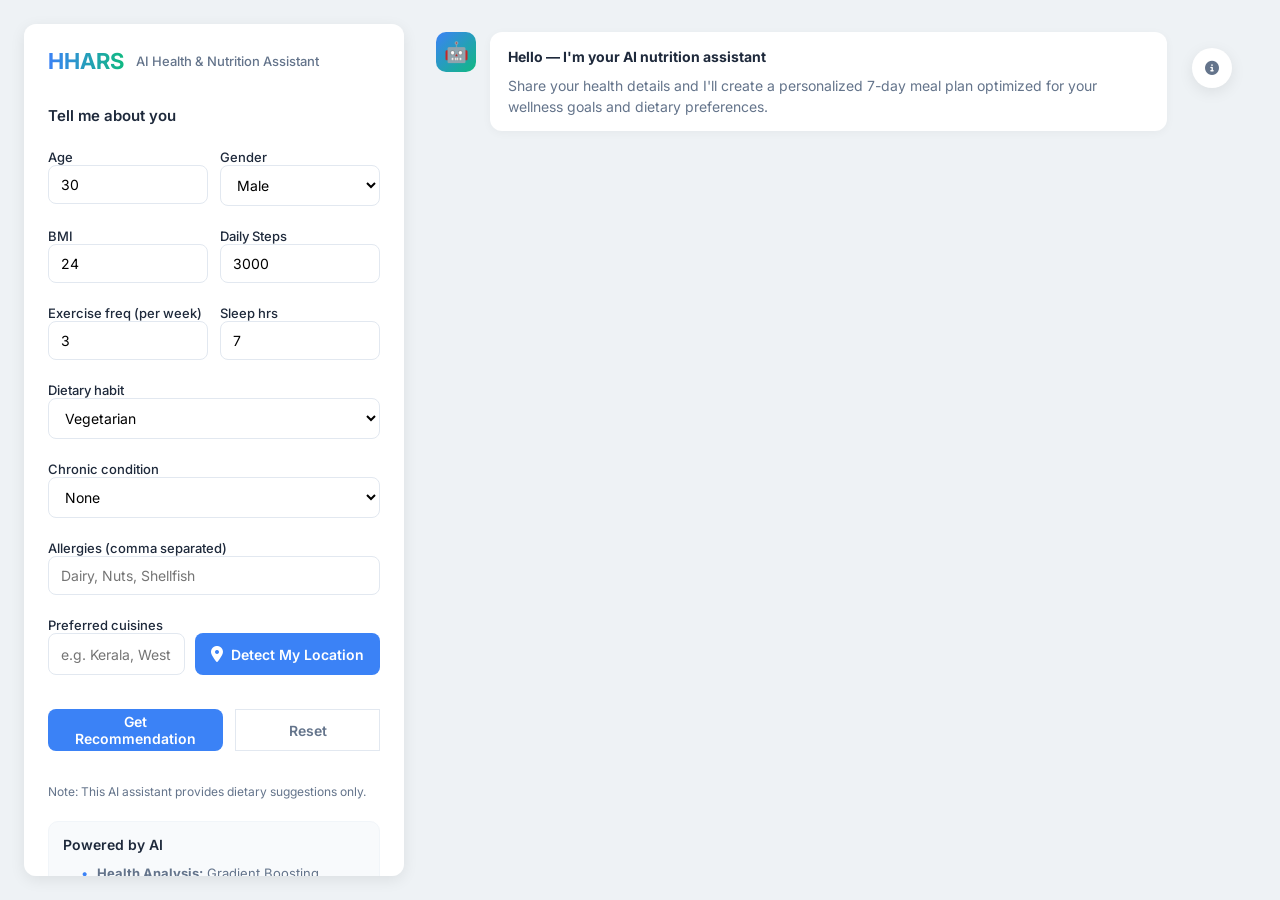
==== hhars/static/index.html @ bba9a14a "Update index.html" ====
<!doctype html>
<html lang="en">
<head>
  <meta charset="utf-8" />
  <meta name="viewport" content="width=device-width,initial-scale=1" />
  <title>HHARS — AI-Powered Wellness Assistant</title>
  <link rel="stylesheet" href="style.css">
  <link rel="stylesheet" href="https://fonts.googleapis.com/css2?family=Inter:wght@300;400;600;700;800&display=swap">
  <link rel="stylesheet" href="https://cdnjs.cloudflare.com/ajax/libs/animate.css/4.1.1/animate.min.css">
  <link rel="stylesheet" href="https://cdnjs.cloudflare.com/ajax/libs/font-awesome/6.5.1/css/all.min.css">
  <link rel="icon" type="image/png" href="logo_70.png">

</head>
<body>

  <div class="app-shell">
    <aside class="sidebar">
      <div class="brand">
        <img src="/logo.png" alt="Logo" onerror="this.style.display='none'">
        <h1>HHARS</h1>
        <p class="subtitle">AI Health & Nutrition Assistant</p>
      </div>

      <form id="userForm" class="controls" autocomplete="off">
        <h2>Tell me about you</h2>
        <div class="row">
          <label>Age
            <input name="age" type="number" min="1" value="30">
          </label>
          <label>Gender
            <select name="gender">
              <option>Male</option><option>Female</option><option>Other</option>
            </select>
          </label>
        </div>

        <div class="row">
          <label>BMI
            <input name="bmi" type="number" step="0.1" value="24">
          </label>
          <label>Daily Steps
            <input name="daily_steps" type="number" value="3000">
          </label>
        </div>

        <div class="row">
          <label>Exercise freq (per week)
            <input name="exercise_freq" type="number" value="3">
          </label>
          <label>Sleep hrs
            <input name="sleep_hours" type="number" step="0.1" value="7">
          </label>
        </div>

        <label>Dietary habit
          <select name="diet">
            <option>Vegetarian</option>
            <option>Vegan</option>
            <option>Pescatarian</option>
            <option>Regular</option>
            <option>Keto</option>
          </select>
        </label>

        <label>Chronic condition
          <select name="chronic">
            <option>None</option>
            <option>Diabetes</option>
            <option>Hypertension</option>
            <option>Heart Disease</option>
            <option>PCOS</option>
          </select>
        </label>

        <label>Allergies (comma separated)
          <input name="allergies" placeholder="Dairy, Nuts, Shellfish">
        </label>

        <label>Preferred cuisines
          <div class="location-container">
            <input name="cuisine" placeholder="e.g. Kerala, West Bengal">
            <button type="button" id="detectLocationBtn" class="location-btn">
              <i class="fas fa-map-marker-alt"></i> Detect My Location
            </button>
          </div>
        </label>

        <div class="actions">
          <button id="getBtn" type="button" class="primary-btn">
            <span class="btn-text">Get Recommendation</span>
            <span class="btn-loader hidden"></span>
          </button>
          <button id="clearBtn" type="button" class="muted">Reset</button>
        </div>

        <p class="footnote">Note: This AI assistant provides dietary suggestions only.</p>
      </form>

      <div class="models">
        <h3>Powered by AI</h3>
        <ul>
          <li><strong>Health Analysis:</strong> Gradient Boosting Models</li>
          <li><strong>Risk Assessment:</strong> Random Forest Classifier</li>
          <li><strong>Meal Planning:</strong> Hybrid Recommendation Engine</li>
        </ul>
      </div>
    </aside>

    <main class="main">
      <button id="aboutBtn" class="about-btn">
        <i class="fas fa-info-circle"></i>
      </button>

      <div class="chat">
        <div id="chatArea" class="chat-area">
          <div class="bot-message animate__animated animate__fadeIn">
            <div class="avatar">🤖</div>
            <div class="bubble">
              <strong>Hello — I'm your AI nutrition assistant</strong>
              <p>Share your health details and I'll create a personalized 7-day meal plan optimized for your wellness goals and dietary preferences.</p>
            </div>
          </div>
        </div>

        <div id="resultsPanel" class="results-panel hidden">
          <div id="loadingBar" class="loading-bar hidden">
            <div class="loading-progress"></div>
          </div>

          <section class="summary">
            <h2>Health Analysis</h2>
            <div id="riskBadge" class="risk low">Risk: Analyzing...</div>
            <div class="metrics-grid">
              <div><label>Calories</label><div id="calories" class="metric-value">—</div></div>
              <div><label>Protein (g)</label><div id="protein" class="metric-value">—</div></div>
              <div><label>Carbs (g)</label><div id="carbs" class="metric-value">—</div></div>
              <div><label>Fats (g)</label><div id="fats" class="metric-value">—</div></div>
            </div>
          </section>

          <section id="nearbyDishes" class="nearby-dishes hidden">
            <h2>Dishes Near You</h2>
            <div id="dishesGrid" class="dishes-grid"></div>
          </section>

          <section class="plan">
            <h2>Your AI-Generated Meal Plan</h2>
            <div id="weekGrid" class="week-grid">
            </div>
          </section>
        </div>
      </div>
    </main>
  </div>

  <!-- Results Toggle Button -->
  <button id="resultsToggleBtn" class="results-toggle-btn collapsed">
    <i class="fas fa-chevron-up"></i>
  </button>

  <div id="aboutModal" class="about-modal-overlay hidden">
    <div class="about-modal-content">
      <button id="closeModalBtn" class="close-btn"><i class="fas fa-times"></i></button>
      <h2>About HHARS</h2>
      <div class="modal-body">
        <p>This AI-powered wellness assistant, <strong>HHARS</strong>, was built with passion and precision by <strong>Sandeep and Sadiya</strong>.</p>

        <section class="modal-section">
          <h3>Key Features</h3>
          <ul>
            <li><strong>Personalized Meal Plans:</strong> Get a custom 7-day meal plan based on your unique health profile.</li>
            <li><strong>Health Analysis:</strong> Receive an instant health risk assessment and key nutritional metrics (calories, protein, carbs, fats).</li>
            <li><strong>Local Recommendations:</strong> Discover dishes near you that fit your dietary preferences.</li>
            <li><strong>AI-Powered Insights:</strong> The system leverages advanced machine learning models to provide data-driven recommendations.</li>
          </ul>
        </section>

        <section class="modal-section">
          <h3>How the Model Works</h3>
          <p>Our assistant uses a hybrid approach combining several machine learning models:</p>
          <ul>
            <li><strong>Health Analysis:</strong> A <strong>Gradient Boosting Model</strong> analyzes your inputs (age, BMI, habits) to determine your optimal daily intake of calories and macronutrients.</li>
            <li><strong>Risk Assessment:</strong> A <strong>Random Forest Classifier</strong> evaluates your health data against a large dataset to predict a generalized health risk level (Low, Medium, High).</li>
            <li><strong>Meal Planning:</strong> A <strong>Hybrid Recommendation Engine</strong> then takes the model outputs and your preferences (diet, allergies, cuisine) to generate a balanced and personalized 7-day meal plan from our food database.</li>
          </ul>
        </section>

        <section class="modal-section">
          <h3>Dataset and Privacy</h3>
          <p>The models were trained on a diverse and comprehensive dataset of food items and their nutritional values, as well as synthetic health profiles to ensure robust and unbiased predictions. Your data is used strictly for generating your personalized recommendation within this session and is not stored or shared.</p>
        </section>
      </div>
    </div>
  </div>

  <script>
    // Results Toggle Button
    const resultsToggleBtn = document.getElementById('resultsToggleBtn');
    const resultsPanel = document.getElementById('resultsPanel');
    const chatArea = document.getElementById('chatArea');

    resultsToggleBtn.addEventListener('click', () => {
      if (resultsToggleBtn.classList.contains('collapsed')) {
        // Expand the results panel
        resultsToggleBtn.classList.remove('collapsed');
        resultsToggleBtn.classList.add('expanded');
        resultsPanel.classList.remove('hidden');
        document.body.classList.add('results-expanded');
        document.body.classList.remove('results-collapsed');
      } else {
        // Collapse the results panel
        resultsToggleBtn.classList.remove('expanded');
        resultsToggleBtn.classList.add('collapsed');
        resultsPanel.classList.add('hidden');
        document.body.classList.add('results-collapsed');
        document.body.classList.remove('results-expanded');
      }
    });

    // Initially hide the toggle button until results are generated
    resultsToggleBtn.style.display = 'none';

    // Location detection
    document.getElementById('detectLocationBtn').addEventListener('click', async () => {
      try {
        const response = await fetch('/detect_location');
        const location = await response.json();

        if (location.error) {
          alert(`Location detection failed: ${location.error}`);
          return;
        }

        // Show detected location in chat
        const message = document.createElement('div');
        message.className = 'bot-message animate__animated animate__fadeIn';
        message.innerHTML = `
          <div class="avatar">📍</div>
          <div class="bubble">
            <strong>Detected your location</strong>
            <p>We found dishes near ${location.state}, ${location.country}</p>
          </div>
        `;
        chatArea.appendChild(message);
        chatArea.scrollTop = chatArea.scrollHeight;

        // Set location in form
        document.querySelector('input[name="cuisine"]').value = location.state;

      } catch (error) {
        alert('Failed to detect location. Please try again or enter manually.');
      }
    });

    // Helper: create card for a day
    function createDayCard(dayIndex, meals) {
      const card = document.createElement('div');
      card.className = 'day-card animate__animated animate__fadeIn';
      card.style.animation

      card.style.animationDelay = `${dayIndex * 0.1}s`;
      const title = document.createElement('div');
      title.className = 'day-title';
      const days = ['Sunday', 'Monday', 'Tuesday', 'Wednesday', 'Thursday', 'Friday', 'Saturday'];
      title.innerText = days[dayIndex % 7];
      card.appendChild(title);

      const list = document.createElement('div');
      list.className = 'meal-list';
      let caloriesTotal = 0;
      let proteinTotal = 0;
      let carbsTotal = 0;
      let fatsTotal = 0;

      meals.forEach((m, i) => {
        const item = document.createElement('div');
        item.className = 'meal-item animate__animated animate__fadeInUp';
        item.style.animationDelay = `${i * 0.05}s`;

        const name = document.createElement('div');
        name.className = 'meal-name';
        name.innerText = m.name || m['Food Name'] || 'Custom Meal';

        const meta = document.createElement('div');
        meta.className = 'meal-meta';

        const calories = m.calories || m['Total Calories'] || 0;
        const protein = m.protein || m['Total Protein'] || 0;
        const carbs = m.carbs || m['Total Carbs'] || 0;
        const fats = m.fats || m['Total Fats'] || 0;

        meta.innerHTML = `
          <span>${calories} kcal</span>
          <div class="macro-pills">
            <span class="pill protein">${protein}g protein</span>
            <span class="pill carbs">${carbs}g carbs</span>
            <span class="pill fats">${fats}g fats</span>
          </div>
        `;

        caloriesTotal += Number(calories);
        proteinTotal += Number(protein);
        carbsTotal += Number(carbs);
        fatsTotal += Number(fats);

        item.appendChild(name);
        item.appendChild(meta);
        list.appendChild(item);
      });

      const footer = document.createElement('div');
      footer.className = 'day-footer';
      footer.innerHTML = `
        <div class="day-totals">
          <span>Total: ${caloriesTotal} kcal</span>
          <span class="macro-totals">
            <span>${proteinTotal}g protein</span>
            <span>${carbsTotal}g carbs</span>
            <span>${fatsTotal}g fats</span>
          </span>
        </div>
      `;

      card.appendChild(list);
      card.appendChild(footer);
      return card;
    }

    // Function to create dish cards for nearby dishes section
    function createDishCard(dish) {
      const card = document.createElement('div');
      card.className = 'dish-card';
      card.innerHTML = `
        <div class="dish-name">${dish['Food Name'] || dish.name}</div>
        <div class="dish-meta">
          <span class="dish-type">${dish.Type || dish.type}</span>
          <span class="dish-state">${dish.State || dish.state}</span>
        </div>
      `;
      return card;
    }

    async function runRecommendation(){
      const form = document.getElementById('userForm');
      const data = Object.fromEntries(new FormData(form).entries());

      // Show loading state
      const getBtn = document.getElementById('getBtn');
      getBtn.disabled = true;
      document.querySelector('.btn-text').classList.add('hidden');
      document.querySelector('.btn-loader').classList.remove('hidden');

      // Show loading bar
      const loadingBar = document.getElementById('loadingBar');
      loadingBar.classList.remove('hidden');
      const loadingProgress = loadingBar.querySelector('.loading-progress');

      // Simulate AI processing with progress animation
      let progress = 0;
      const progressInterval = setInterval(() => {
        progress += Math.random() * 10;
        if(progress >= 100) progress = 100;
        loadingProgress.style.width = `${progress}%`;
      }, 200);

      // Update chat UI
      const chatArea = document.getElementById('chatArea');
      const message = document.createElement('div');
      message.className = 'user-message animate__animated animate__fadeIn';
      message.innerHTML = '<div class="bubble">Analyzing my health profile...</div>';
      chatArea.appendChild(message);
      chatArea.scrollTop = chatArea.scrollHeight;

      try {
        // Add slight delay to simulate AI processing (3 seconds)
        await new Promise(resolve => setTimeout(resolve, 3000));

        // Call /predict
        const resp = await fetch('/predict', {
          method: 'POST',
          headers: {'Content-Type':'application/json'},
          body: JSON.stringify(data)
        });

        if(!resp.ok) throw new Error('Prediction failed: '+resp.statusText);
        const pred = await resp.json();

        // Show "AI is thinking" message
        const thinkingMsg = document.createElement('div');
        thinkingMsg.className = 'bot-message animate__animated animate__fadeIn';
        thinkingMsg.innerHTML = `
          <div class="avatar">🤖</div>
          <div class="bubble">
            <strong>Analyzing your profile...</strong>
            <p class="typing-animation">Generating personalized recommendations<span class="dots"></span></p>
          </div>
        `;
        chatArea.appendChild(thinkingMsg);
        chatArea.scrollTop = chatArea.scrollHeight;

        // Format prediction for display
        const rec = pred.recommended || {};
        document.getElementById('calories').innerText = Math.round(rec.Recommended_Calories || rec.RecommendedCalories || 0);
        document.getElementById('protein').innerText = Math.round(rec.Recommended_Protein || rec.RecommendedProtein || 0);
        document.getElementById('carbs').innerText = Math.round(rec.Recommended_Carbs || rec.RecommendedCarbs || 0);
        document.getElementById('fats').innerText = Math.round(rec.Recommended_Fats || rec.RecommendedFats || 0);

        // Update risk badge
        const label = pred.health_label || 'Unknown';
        const score = pred.health_score !== undefined ? ` (${pred.health_score}/100)` : '';
        const riskBadge = document.getElementById('riskBadge');
        riskBadge.innerText = label + score;

        // Style colors based on label
        const lower = label.toLowerCase();
        if (lower.includes('excellent')) riskBadge.className = 'risk low';
        else if (lower.includes('good')) riskBadge.className = 'risk medium';
        else if (lower.includes('average')) riskBadge.className = 'risk medium';
        else if (lower.includes('poor') || lower.includes('high')) riskBadge.className = 'risk high';
        else riskBadge.className = 'risk low';

        // Call /recommend (include recommended)
        const payload = {...data, recommended: rec};
        const resp2 = await fetch('/recommend', {
          method: 'POST',
          headers: {'Content-Type':'application/json'},
          body: JSON.stringify(payload)
        });

        if(!resp2.ok) throw new Error('Recommendation failed: ' + (await resp2.text()));
        const plan = await resp2.json();

        // Render nearby dishes
        const nearbySection = document.getElementById('nearbyDishes');
        const dishesGrid = document.getElementById('dishesGrid');
        dishesGrid.innerHTML = '';

        if (plan.nearby_dishes && plan.nearby_dishes.length > 0) {
          plan.nearby_dishes.forEach(dish => {
            dishesGrid.appendChild(createDishCard(dish));
          });
          nearbySection.classList.remove('hidden');
        } else {
          nearbySection.classList.add('hidden');
        }

        // Render the week plan
        const weekGrid = document.getElementById('weekGrid');
        weekGrid.innerHTML = '';
        (plan.week_plan || []).forEach((dayMeals, i) => {
          const card = createDayCard(i, dayMeals);
          weekGrid.appendChild(card);
        });

        // Show results panel with animation
        document.getElementById('resultsPanel').classList.remove('hidden');

        // Show the toggle button
        document.getElementById('resultsToggleBtn').style.display = 'flex';

        // Expand the results panel by default when first generated
        resultsToggleBtn.classList.remove('collapsed');
        resultsToggleBtn.classList.add('expanded');
        document.body.classList.add('results-expanded');
        document.body.classList.remove('results-collapsed');

        // Final bot message
        const bot = document.createElement('div');
        bot.className = 'bot-message animate__animated animate__fadeIn';
        bot.innerHTML = `
          <div class="avatar">🤖</div>
          <div class="bubble">
            <strong>Your personalized plan is ready!</strong>
            <p>I've created a 7-day meal plan tailored to your health profile.
            The plan balances nutrition while respecting your preferences.</p>
            <p class="tip">💡 <em>Tip:</em> You can regenerate with different preferences anytime.</p>
          </div>
        `;
        chatArea.appendChild(bot);
        chatArea.scrollTop = chatArea.scrollHeight;

      } catch (error) {
        const errorMsg = document.createElement('div');
        errorMsg.className = 'bot-message animate__animated animate__fadeIn';
        errorMsg.innerHTML = `
          <div class="avatar">⚠️</div>
          <div class="bubble error">
            <strong>Something went wrong</strong>
            <p>${error.message}</p>
          </div>
        `;
        chatArea.appendChild(errorMsg);
        chatArea.scrollTop = chatArea.scrollHeight;
      } finally {
        // Clean up loading states
        clearInterval(progressInterval);
        loadingBar.classList.add('hidden');
        getBtn.disabled = false;
        document.querySelector('.btn-text').classList.remove('hidden');
        document.querySelector('.btn-loader').classList.add('hidden');
      }
    }

    // Modal logic
    const aboutBtn = document.getElementById('aboutBtn');
    const aboutModal = document.getElementById('aboutModal');
    const closeModalBtn = document.getElementById('closeModalBtn');

    aboutBtn.addEventListener('click', () => {
      aboutModal.classList.remove('hidden');
    });

    closeModalBtn.addEventListener('click', () => {
      aboutModal.classList.add('hidden');
    });

    // Close modal if user clicks outside the content box
    aboutModal.addEventListener('click', (e) => {
      if (e.target === aboutModal) {
        aboutModal.classList.add('hidden');
      }
    });

    // Initialize UI
    document.getElementById('getBtn').addEventListener('click', runRecommendation);
    document.getElementById('clearBtn').addEventListener('click', () => {
      document.getElementById('userForm').reset();
      document.getElementById('resultsPanel').classList.add('hidden');
      document.getElementById('weekGrid').innerHTML = '';
      document.getElementById('dishesGrid').innerHTML = ''; // Clear nearby dishes
      document.getElementById('nearbyDishes').classList.add('hidden'); // Hide the section
      document.getElementById('chatArea').innerHTML = '';
      document.getElementById('resultsToggleBtn').style.display = 'none';

      // Reset metrics
      document.getElementById('calories').innerText = '—';
      document.getElementById('protein').innerText = '—';
      document.getElementById('carbs').innerText = '—';
      document.getElementById('fats').innerText = '—';
      document.getElementById('riskBadge').innerText = 'Risk: —';
      document.getElementById('riskBadge').className = 'risk low';

      // Initial bot message
      const bot = document.createElement('div');
      bot.className = 'bot-message animate__animated animate__fadeIn';
      bot.innerHTML = `
        <div class="avatar">🤖</div>
        <div class="bubble">
          <strong>Hello — I'm your AI nutrition assistant</strong>
          <p>Share your health details and I'll create a personalized 7-day meal plan
          optimized for your wellness goals and dietary preferences.</p>
        </div>
      `;
      document.getElementById('chatArea').appendChild(bot);
    });

    // Initialize
    document.getElementById('clearBtn').click();
  </script>
</body>
</html>
---- hhars/static/style.css ----
:root {
      --bg: #eef2f5;
      --card: #ffffff;
      --text: #1e293b;
      --muted: #64748b;
      --accent: #3b82f6;
      --accent-dark: #2563eb;
      --success: #10b981;
      --warning: #f59e0b;
      --danger: #ef4444;
      --protein: #60a5fa;
      --carbs: #fbbf24;
      --fats: #f87171;
      --calories-bg: #f8e9ea;
      --protein-bg: #e8f5fb;
      --carbs-bg: #fffbe8;
      --fats-bg: #ffebeb;
      --calories-text: #ef4444;
      --protein-text: #3b82f6;
      --carbs-text: #d97706;
      --fats-text: #dc2626;
      --surface-shadow: 0 4px 15px rgba(0, 0, 0, 0.08);
      --hover-shadow: 0 8px 30px rgba(0, 0, 0, 0.12);
      --border-radius: 12px;
      font-family: "Inter", system-ui, -apple-system, "Segoe UI", Roboto, "Helvetica Neue", Arial;
    }

    * { box-sizing: border-box; margin: 0; padding: 0 }
    html, body {
      height: 100%;
      background: var(--bg);
      color: var(--text);
    }

    /* App Layout */
    .app-shell {
      display: flex;
      min-height: 100vh;
      gap: 24px;
      padding: 24px;
      max-width: 1600px;
      margin: 0 auto;
    }

    /* Sidebar */
    .sidebar {
      width: 380px;
      min-width: 380px;
      background: var(--card);
      border-radius: var(--border-radius);
      padding: 24px;
      box-shadow: var(--surface-shadow);
      display: flex;
      flex-direction: column;
      gap: 20px;
      position: relative;
      z-index: 10;
      height: calc(100vh - 48px);
      overflow-y: auto;
      transition: all 0.3s ease;
    }

    .sidebar:hover {
      transform: translateY(-5px);
      box-shadow: var(--hover-shadow);
    }

    .brand {
      display: flex;
      align-items: center;
      gap: 12px;
      margin-bottom: 8px;
    }

    .brand img {
      width: 48px;
      height: 48px;
      border-radius: 10px;
      object-fit: contain;
    }

    .brand h1 {
      font-size: 22px;
      margin: 0;
      font-weight: 700;
      background: linear-gradient(90deg, #3b82f6, #10b981);
      -webkit-background-clip: text;
      -webkit-text-fill-color: transparent;
    }

    .brand .subtitle {
      margin: 0;
      color: var(--muted);
      font-size: 13px;
      font-weight: 500;
    }

    /* Form Elements */
    .controls {
      display: flex;
      flex-direction: column;
      gap: 16px;
    }

    .controls h2 {
      font-size: 15px;
      margin: 4px 0 8px;
      color: var(--text);
      font-weight: 600;
    }

    .row {
      display: flex;
      gap: 12px;
    }

    label {
      display: block;
      font-size: 13px;
      color: var(--text);
      margin-bottom: 6px;
      font-weight: 500;
      flex: 1;
    }

    label input, label select {
      width: 100%;
      padding: 10px 12px;
      border-radius: 8px;
      border: 1px solid #e2e8f0;
      background: #fff;
      font-family: inherit;
      font-size: 14px;
      transition: all 0.2s;
    }

    label input:focus, label select:focus {
      outline: none;
      border-color: var(--accent);
      box-shadow: 0 0 0 3px rgba(59, 130, 246, 0.15);
    }

    .actions {
      display: flex;
      gap: 12px;
      margin-top: 12px;
    }

    button {
      border: none;
      cursor: pointer;
      font-weight: 600;
      font-size: 14px;
      font-family: inherit;
      transition: all 0.2s;
      display: flex;
      align-items: center;
      justify-content: center;
      height: 42px;
      flex: 1;
    }

    .primary-btn {
      background: var(--accent);
      color: white;
      padding: 0 16px;
      border-radius: 8px;
      position: relative;
      overflow: hidden;
    }

    .primary-btn:hover {
      background: var(--accent-dark);
      box-shadow: 0 4px 10px rgba(59, 130, 246, 0.3);
    }

    .btn-text {
      transition: all 0.2s;
    }

    .btn-loader {
      position: absolute;
      width: 20px;
      height: 20px;
      border: 3px solid rgba(255,255,255,0.3);
      border-radius: 50%;
      border-top-color: white;
      animation: spin 1s ease-in-out infinite;
      opacity: 0;
      transition: opacity 0.2s;
    }

    .btn-loader.hidden {
      opacity: 0;
    }

    .btn-loader:not(.hidden) {
      opacity: 1;
    }

    .muted {
      background: transparent;
      color: var(--muted);
      border: 1px solid #e2e8f0;
    }

    .muted:hover {
      background: #f8fafc;
      box-shadow: 0 2px 8px rgba(0, 0, 0, 0.05);
    }

    .footnote {
      font-size: 12px;
      color: var(--muted);
      margin-top: 16px;
      line-height: 1.5;
    }

    /* Models Panel */
    .models {
      margin-top: auto;
      background: #f8fafc;
      padding: 14px;
      border-radius: 10px;
      border: 1px solid #f1f5f9;
      transition: all 0.3s ease;
    }

    .models:hover {
      transform: scale(1.02);
      box-shadow: 0 6px 15px rgba(0,0,0,0.05);
    }

    .models h3 {
      margin: 0 0 10px;
      font-size: 14px;
      color: var(--text);
      font-weight: 600;
    }

    .models ul {
      margin: 0;
      padding-left: 18px;
      color: var(--muted);
      font-size: 13px;
      line-height: 1.6;
      list-style-type: none;
    }

    .models li {
      position: relative;
      padding-left: 16px;
      margin-bottom: 6px;
    }

    .models li:before {
      content: "•";
      position: absolute;
      left: 0;
      color: var(--accent);
    }

    /* Main Content Area */
    .main {
      flex: 1;
      display: flex;
      flex-direction: column;
      gap: 20px;
      min-width: 0;
      height: calc(100vh - 48px);
      position: relative;
    }

    /* Chat */
    .chat {
      display: flex;
      flex-direction: column;
      gap: 20px;
      height: 100%;
      position: relative;
    }

    .chat-area {
      flex: 1;
      min-height: 200px;
      padding: 8px;
      display: flex;
      flex-direction: column;
      gap: 16px;
      overflow-y: auto;
      scroll-behavior: smooth;
    }

    /* Messages */
    .bot-message, .user-message {
      display: flex;
      gap: 14px;
      align-items: flex-start;
      max-width: 90%;
    }

    .bot-message .avatar {
      width: 40px;
      height: 40px;
      border-radius: 10px;
      background: linear-gradient(135deg, #3b82f6, #10b981);
      display: flex;
      align-items: center;
      justify-content: center;
      color: white;
      font-size: 20px;
      flex-shrink: 0;
    }

    .bubble {
      background: var(--card);
      padding: 14px 18px;
      border-radius: 12px;
      box-shadow: 0 2px 10px rgba(0,0,0,0.04);
      line-height: 1.5;
      font-size: 14px;
      transition: all 0.2s ease;
    }

    .bubble:hover {
      transform: translateY(-2px);
      box-shadow: 0 4px 12px rgba(0,0,0,0.08);
    }

    .bubble strong {
      display: block;
      margin-bottom: 6px;
      color: var(--text);
    }

    .bubble p {
      color: var(--muted);
      margin: 8px 0 0;
    }

    .bubble .tip {
      margin-top: 12px;
      padding-top: 8px;
      border-top: 1px dashed #e2e8f0;
      color: var(--muted);
      font-size: 13px;
    }

    .bubble.error {
      background: #fff5f5;
      color: var(--danger);
    }

    .user-message {
      align-self: flex-end;
    }

    .user-message .bubble {
      background: var(--accent);
      color: white;
      border-radius: 12px;
    }

    .user-message .bubble strong {
      color: white;
    }

    .typing-animation {
      display: inline-block;
    }

    .typing-animation .dots {
      display: inline-block;
      width: 0;
      overflow: hidden;
      vertical-align: bottom;
      animation: typing 1.5s infinite steps(4);
    }

    /* Results Panel */
    .results-panel {
      background: var(--card);
      border-radius: var(--border-radius);
      padding: 20px;
      box-shadow: var(--surface-shadow);
      display: flex;
      flex-direction: column;
      gap: 24px;
      position: relative;
      overflow: hidden;
      max-height: calc(100vh - 200px);
      overflow-y: auto;
      transition: all 0.3s ease;
    }

    .results-panel:hover {
      transform: translateY(-5px);
      box-shadow: var(--hover-shadow);
    }

    .hidden {
      display: none !important;
    }

    /* Loading Bar */
    .loading-bar {
      position: absolute;
      top: 0;
      left: 0;
      width: 100%;
      height: 4px;
      background: #f1f5f9;
      overflow: hidden;
    }

    .loading-progress {
      height: 100%;
      width: 0;
      background: linear-gradient(90deg, #3b82f6, #10b981);
      transition: width 0.3s ease;
    }

    /* Summary Section */
    .summary {
      display: flex;
      flex-direction: column;
      gap: 16px;
    }

    .summary h2 {
      font-size: 18px;
      color: var(--text);
      margin-bottom: 4px;
    }

    .risk {
      padding: 8px 12px;
      border-radius: 8px;
      font-weight: 700;
      font-size: 14px;
      width: fit-content;
      display: flex;
      align-items: center;
      gap: 6px;
    }

    .risk:before {
      content: "";
      width: 8px;
      height: 8px;
      border-radius: 50%;
      display: inline-block;
    }

    .risk.low {
      background: #ecfdf5;
      color: #10b981;
    }

    .risk.low:before {
      background: #10b981;
    }

    .risk.medium {
      background: #fffbeb;
      color: #f59e0b;
    }

    .risk.medium:before {
      background: #f59e0b;
    }

    .risk.high {
      background: #fef2f2;
      color: #ef4444;
    }

    .risk.high:before {
      background: #ef4444;
    }

    .metrics-grid {
      display: grid;
      grid-template-columns: repeat(4, 1fr);
      gap: 12px;
    }

    .metrics-grid > div {
      padding: 18px;
      border-radius: 10px;
      text-align: center;
      transition: all 0.2s ease;
      box-shadow: 0 2px 8px rgba(0, 0, 0, 0.05);
    }

    .metrics-grid > div:nth-child(1) {
      background: var(--calories-bg);
      color: var(--calories-text);
    }
    .metrics-grid > div:nth-child(2) {
      background: var(--protein-bg);
      color: var(--protein-text);
    }
    .metrics-grid > div:nth-child(3) {
      background: var(--carbs-bg);
      color: var(--carbs-text);
    }
    .metrics-grid > div:nth-child(4) {
      background: var(--fats-bg);
      color: var(--fats-text);
    }

    .metrics-grid > div:hover {
      transform: translateY(-4px);
      box-shadow: 0 6px 20px rgba(0, 0, 0, 0.1);
    }

    .metrics-grid label {
      font-size: 13px;
      display: block;
      margin-bottom: 6px;
      color: inherit;
      font-weight: 600;
    }

    .metric-value {
      font-size: 24px;
      font-weight: 800;
      color: inherit;
    }

    /* Week Grid */
    .week-grid {
      display: grid;
      grid-template-columns: repeat(auto-fill, minmax(280px, 1fr));
      gap: 16px;
    }

    .day-card {
      background: white;
      border-radius: 12px;
      padding: 16px;
      box-shadow: 0 2px 8px rgba(0,0,0,0.04);
      display: flex;
      flex-direction: column;
      gap: 12px;
      border: 1px solid #f1f5f9;
      transition: all 0.2s;
    }

    .day-card:hover {
      transform: translateY(-2px);
      box-shadow: 0 4px 12px rgba(0,0,0,0.08);
    }

    .day-title {
      font-weight: 700;
      font-size: 15px;
      color: var(--text);
      margin-bottom: 4px;
    }

    .meal-list {
      display: flex;
      flex-direction: column;
      gap: 10px;
    }

    .meal-item {
      display: flex;
      justify-content: space-between;
      align-items: center;
      padding: 10px 12px;
      border-radius: 8px;
      background: #f8fafc;
      border: 1px solid #f1f5f9;
      transition: all 0.2s;
    }

    .meal-item:hover {
      background: white;
      box-shadow: 0 2px 8px rgba(0,0,0,0.04);
    }

    .meal-name {
      font-size: 14px;
      font-weight: 600;
      color: var(--text);
    }

    .meal-meta {
      font-size: 12px;
      color: var(--muted);
      display: flex;
      flex-direction: column;
      align-items: flex-end;
      gap: 4px;
    }

    .macro-pills {
      display: flex;
      gap: 4px;
      margin-top: 4px;
    }

    .pill {
      font-size: 11px;
      padding: 2px 6px;
      border-radius: 999px;
      font-weight: 500;
    }

    .pill.protein {
      background: rgba(96, 165, 250, 0.1);
      color: var(--protein);
    }

    .pill.carbs {
      background: rgba(251, 191, 36, 0.1);
      color: var(--carbs);
    }

    .pill.fats {
      background: rgba(248, 113, 113, 0.1);
      color: var(--fats);
    }

    .day-footer {
      margin-top: 8px;
      padding-top: 8px;
      border-top: 1px dashed #e2e8f0;
    }

    .day-totals {
      display: flex;
      justify-content: space-between;
      font-size: 13px;
      color: var(--muted);
    }

    .macro-totals {
      display: flex;
      gap: 8px;
    }

    /* Animations */
    @keyframes spin {
      to { transform: rotate(360deg); }
    }

    @keyframes typing {
      from { width: 0 }
      to { width: 3ch }
    }

    @keyframes shine {
      to {
        background-position: 200% center;
      }
    }

    /* Location Detection and Nearby Dishes */
    .location-container {
      display: flex;
      gap: 10px;
    }

    .location-btn {
      background: var(--accent);
      color: white;
      border: none;
      border-radius: 8px;
      padding: 10px 16px;
      cursor: pointer;
      display: flex;
      align-items: center;
      gap: 8px;
      transition: all 0.2s ease;
      white-space: nowrap;
    }

    .location-btn:hover {
      background: var(--accent-dark);
    }

    .location-btn i {
      font-size: 16px;
    }

    .nearby-dishes {
      margin-bottom: 30px;
    }

    .dishes-grid {
      display: grid;
      grid-template-columns: repeat(auto-fill, minmax(200px, 1fr));
      gap: 15px;
      margin-top: 15px;
    }

    .dish-card {
      border: 1px solid #e0e0e0;
      border-radius: 8px;
      padding: 15px;
      background: white;
      box-shadow: 0 2px 5px rgba(0,0,0,0.1);
    }

    .dish-name {
      font-weight: 600;
      margin-bottom: 8px;
    }

    .dish-meta {
      display: flex;
      justify-content: space-between;
      font-size: 0.85rem;
      color: #666;
    }

    /* About Button */
    .about-btn {
      position: absolute;
      top: 24px;
      right: 24px;
      width: 40px;
      height: 40px;
      border-radius: 50%;
      background: var(--card);
      box-shadow: var(--surface-shadow);
      color: var(--muted);
      z-index: 10;
      transition: all 0.2s ease;
      padding: 0;
      display: flex;
      align-items: center;
      justify-content: center;
    }

    .about-btn:hover {
      transform: translateY(-2px);
      box-shadow: 0 4px 12px rgba(0,0,0,0.1);
      color: var(--accent);
    }

    /* About Modal */
    .about-modal-overlay {
      position: fixed;
      top: 0;
      left: 0;
      width: 100%;
      height: 100%;
      background: rgba(0, 0, 0, 0.8);
      display: flex;
      align-items: center;
      justify-content: center;
      z-index: 1000;
      transition: all 0.3s ease;
    }

    .about-modal-content {
      background: white;
      padding: 40px;
      border-radius: var(--border-radius);
      max-width: 600px;
      width: 90%;
      max-height: 80vh;
      overflow-y: auto;
      position: relative;
      box-shadow: 0 10px 30px rgba(0,0,0,0.2);
      transform: scale(0.95);
      animation: modal-fade-in 0.3s forwards cubic-bezier(0.175, 0.885, 0.32, 1.275);
    }

    .about-modal-overlay.hidden .about-modal-content {
      animation: modal-fade-out 0.3s forwards ease-out;
    }

    .about-modal-content h2 {
      font-size: 24px;
      color: var(--accent);
      margin-bottom: 20px;
      text-align: center;
    }

    .about-modal-content h3 {
      font-size: 18px;
      color: var(--text);
      margin-top: 20px;
      margin-bottom: 10px;
    }

    .about-modal-content p, .about-modal-content li {
      font-size: 14px;
      line-height: 1.6;
      color: var(--muted);
    }

    .about-modal-content ul {
      padding-left: 20px;
    }

    .close-btn {
      position: absolute;
      top: 15px;
      right: 15px;
      background: none;
      border: none;
      font-size: 20px;
      color: var(--muted);
      cursor: pointer;
      transition: color 0.2s ease;
      width: auto;
      height: auto;
      flex: none;
    }

    .close-btn:hover {
      color: var(--text);
      transform: scale(1.1);
    }

    .modal-section {
      margin-bottom: 20px;
    }

    /* Modal Animations */
    @keyframes modal-fade-in {
      from {
        opacity: 0;
        transform: scale(0.95);
      }
      to {
        opacity: 1;
        transform: scale(1);
      }
    }

    @keyframes modal-fade-out {
      from {
        opacity: 1;
        transform: scale(1);
      }
      to {
        opacity: 0;
        transform: scale(0.95);
      }
    }

    /* NEW: Results Toggle Button */
    .results-toggle-btn {
      position: fixed;
      bottom: 30px;
      right: 30px;
      width: 60px;
      height: 60px;
      border-radius: 50%;
      background: var(--accent);
      color: white;
      border: none;
      box-shadow: 0 4px 20px rgba(59, 130, 246, 0.3);
      cursor: pointer;
      z-index: 100;
      display: flex;
      align-items: center;
      justify-content: center;
      font-size: 24px;
      transition: all 0.3s ease;
    }

    .results-toggle-btn:hover {
      transform: scale(1.1);
      box-shadow: 0 6px 25px rgba(59, 130, 246, 0.4);
    }

    .results-toggle-btn i {
      transition: transform 0.3s ease;
    }

    .results-toggle-btn.collapsed i {
      transform: rotate(0deg);
    }

    .results-toggle-btn.expanded i {
      transform: rotate(180deg);
    }

    /* Responsive */
    @media (max-width: 1200px) {
      .app-shell {
        flex-direction: column;
        padding: 16px;
      }

      .sidebar {
        width: 100%;
        height: auto;
      }

      .main {
        height: auto;
      }

      .about-btn {
        top: 16px;
        right: 16px;
      }

      .results-toggle-btn {
        bottom: 20px;
        right: 20px;
        width: 50px;
        height: 50px;
        font-size: 20px;
      }
    }

    /* Expanded/Collapsed states */
    .results-collapsed .results-panel {
      display: none;
    }

    .results-collapsed .chat-area {
      height: calc(100vh - 100px);
    }

    .results-expanded .results-panel {
      display: flex;
    }
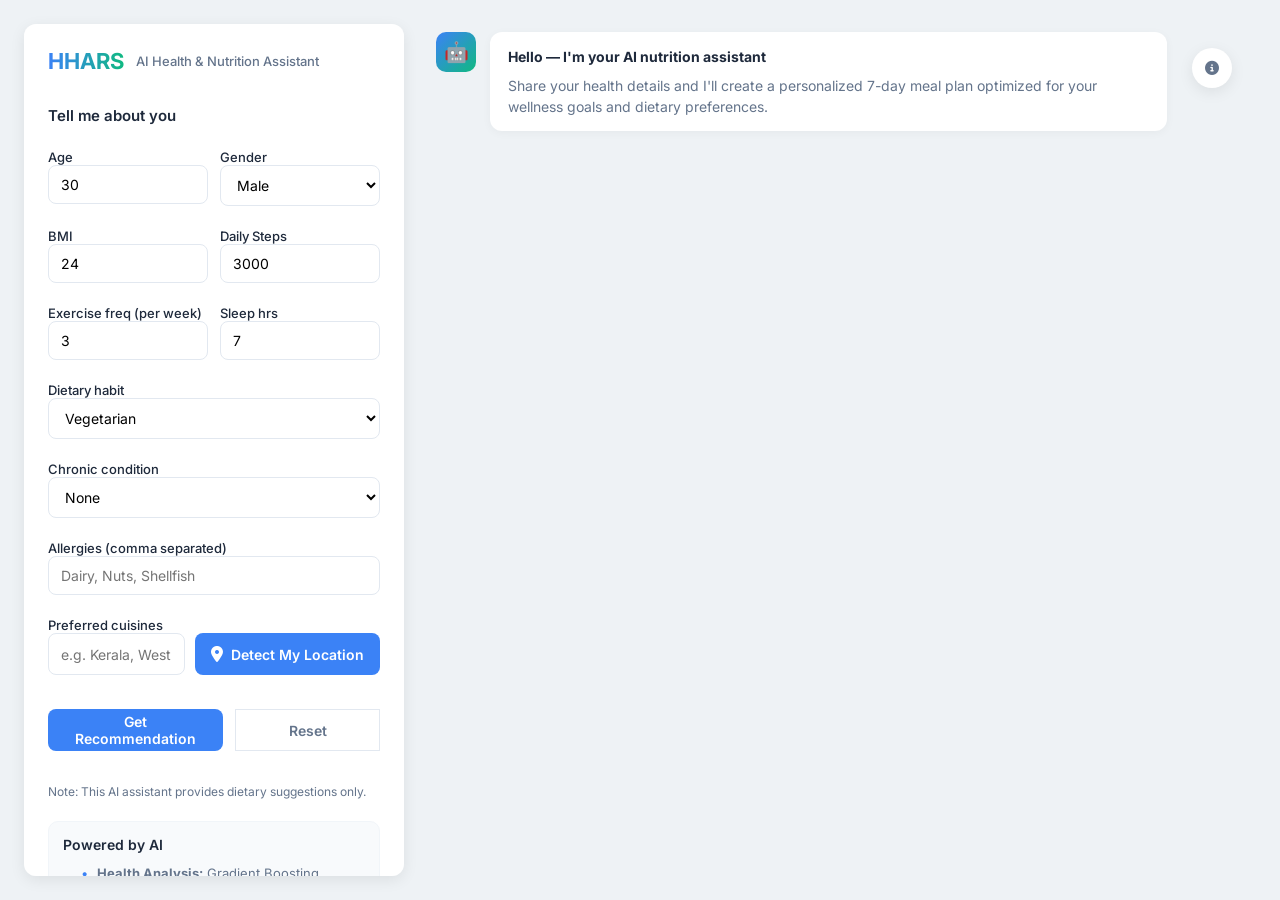
==== commit facff65b: "Update index.html" ====
--- a/hhars/static/index.html
+++ b/hhars/static/index.html
@@ -220,38 +220,36 @@
     // Initially hide the toggle button until results are generated
     resultsToggleBtn.style.display = 'none';
 
-    // Location detection
-    document.getElementById('detectLocationBtn').addEventListener('click', async () => {
+   // Replace your existing detectLocationBtn listener with this:
+document.getElementById('detectLocationBtn').addEventListener('click', () => {
+  if (navigator.geolocation) {
+    navigator.geolocation.getCurrentPosition(async (position) => {
+      const { latitude, longitude } = position.coords;
+      
+      // We use a free reverse-geocoding API to get the State/Country
       try {
-        const response = await fetch('/detect_location');
-        const location = await response.json();
-
-        if (location.error) {
-          alert(`Location detection failed: ${location.error}`);
-          return;
-        }
-
-        // Show detected location in chat
-        const message = document.createElement('div');
-        message.className = 'bot-message animate__animated animate__fadeIn';
-        message.innerHTML = `
-          <div class="avatar">📍</div>
-          <div class="bubble">
-            <strong>Detected your location</strong>
-            <p>We found dishes near ${location.state}, ${location.country}</p>
-          </div>
-        `;
-        chatArea.appendChild(message);
-        chatArea.scrollTop = chatArea.scrollHeight;
-
-        // Set location in form
-        document.querySelector('input[name="cuisine"]').value = location.state;
-
+        const response = await fetch(`https://nominatim.openstreetmap.org/reverse?format=json&lat=${latitude}&lon=${longitude}`);
+        const data = await response.json();
+        
+        const state = data.address.state || data.address.region || "";
+        const country = data.address.country || "";
+
+        // Update the UI
+        document.querySelector('input[name="cuisine"]').value = state;
+        
+        // Save location data to a global variable to send with the recommendation request
+        window.userLocation = { state, country, latlng: [latitude, longitude] };
+        
+        alert(`Location detected: ${state}, ${country}`);
       } catch (error) {
-        alert('Failed to detect location. Please try again or enter manually.');
+        console.error("Geocoding failed", error);
       }
+    }, () => {
+      alert("Please enable location permissions in your browser.");
     });
-
+  }
+});
+    
     // Helper: create card for a day
     function createDayCard(dayIndex, meals) {
       const card = document.createElement('div');
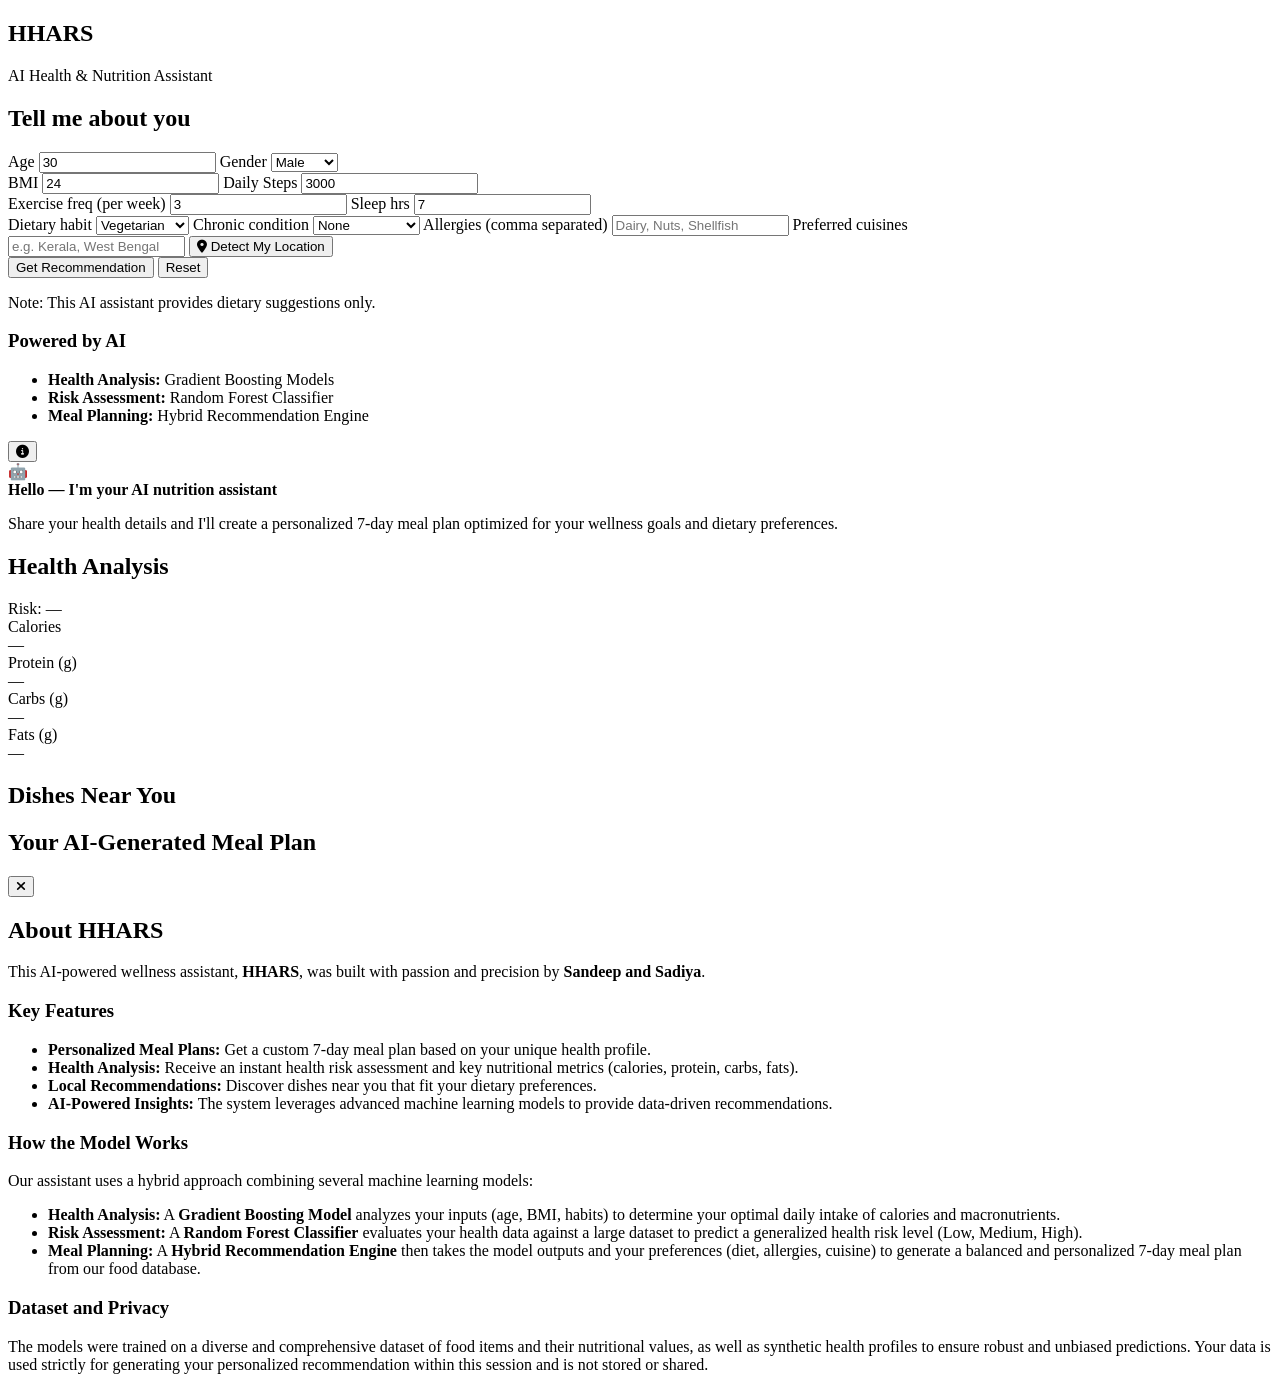
==== commit 1e31d251: "Update index.html" ====
--- a/hhars/static/index.html
+++ b/hhars/static/index.html
@@ -4,11 +4,11 @@
   <meta charset="utf-8" />
   <meta name="viewport" content="width=device-width,initial-scale=1" />
   <title>HHARS — AI-Powered Wellness Assistant</title>
-  <link rel="stylesheet" href="style.css">
+  <link rel="stylesheet" href="/static/style.css">
   <link rel="stylesheet" href="https://fonts.googleapis.com/css2?family=Inter:wght@300;400;600;700;800&display=swap">
   <link rel="stylesheet" href="https://cdnjs.cloudflare.com/ajax/libs/animate.css/4.1.1/animate.min.css">
   <link rel="stylesheet" href="https://cdnjs.cloudflare.com/ajax/libs/font-awesome/6.5.1/css/all.min.css">
-  <link rel="icon" type="image/png" href="logo_70.png">
+  <link rel="icon" type="image/png" href="/static/logo_70.png">
 
 </head>
 <body>
@@ -374,7 +374,7 @@
         await new Promise(resolve => setTimeout(resolve, 3000));
 
         // Call /predict
-        const resp = await fetch('/predict', {
+        const resp = await fetch('/api/predict', {
           method: 'POST',
           headers: {'Content-Type':'application/json'},
           body: JSON.stringify(data)
@@ -419,7 +419,7 @@
 
         // Call /recommend (include recommended)
         const payload = {...data, recommended: rec};
-        const resp2 = await fetch('/recommend', {
+        const resp2 = await fetch('api/recommend', {
           method: 'POST',
           headers: {'Content-Type':'application/json'},
           body: JSON.stringify(payload)
